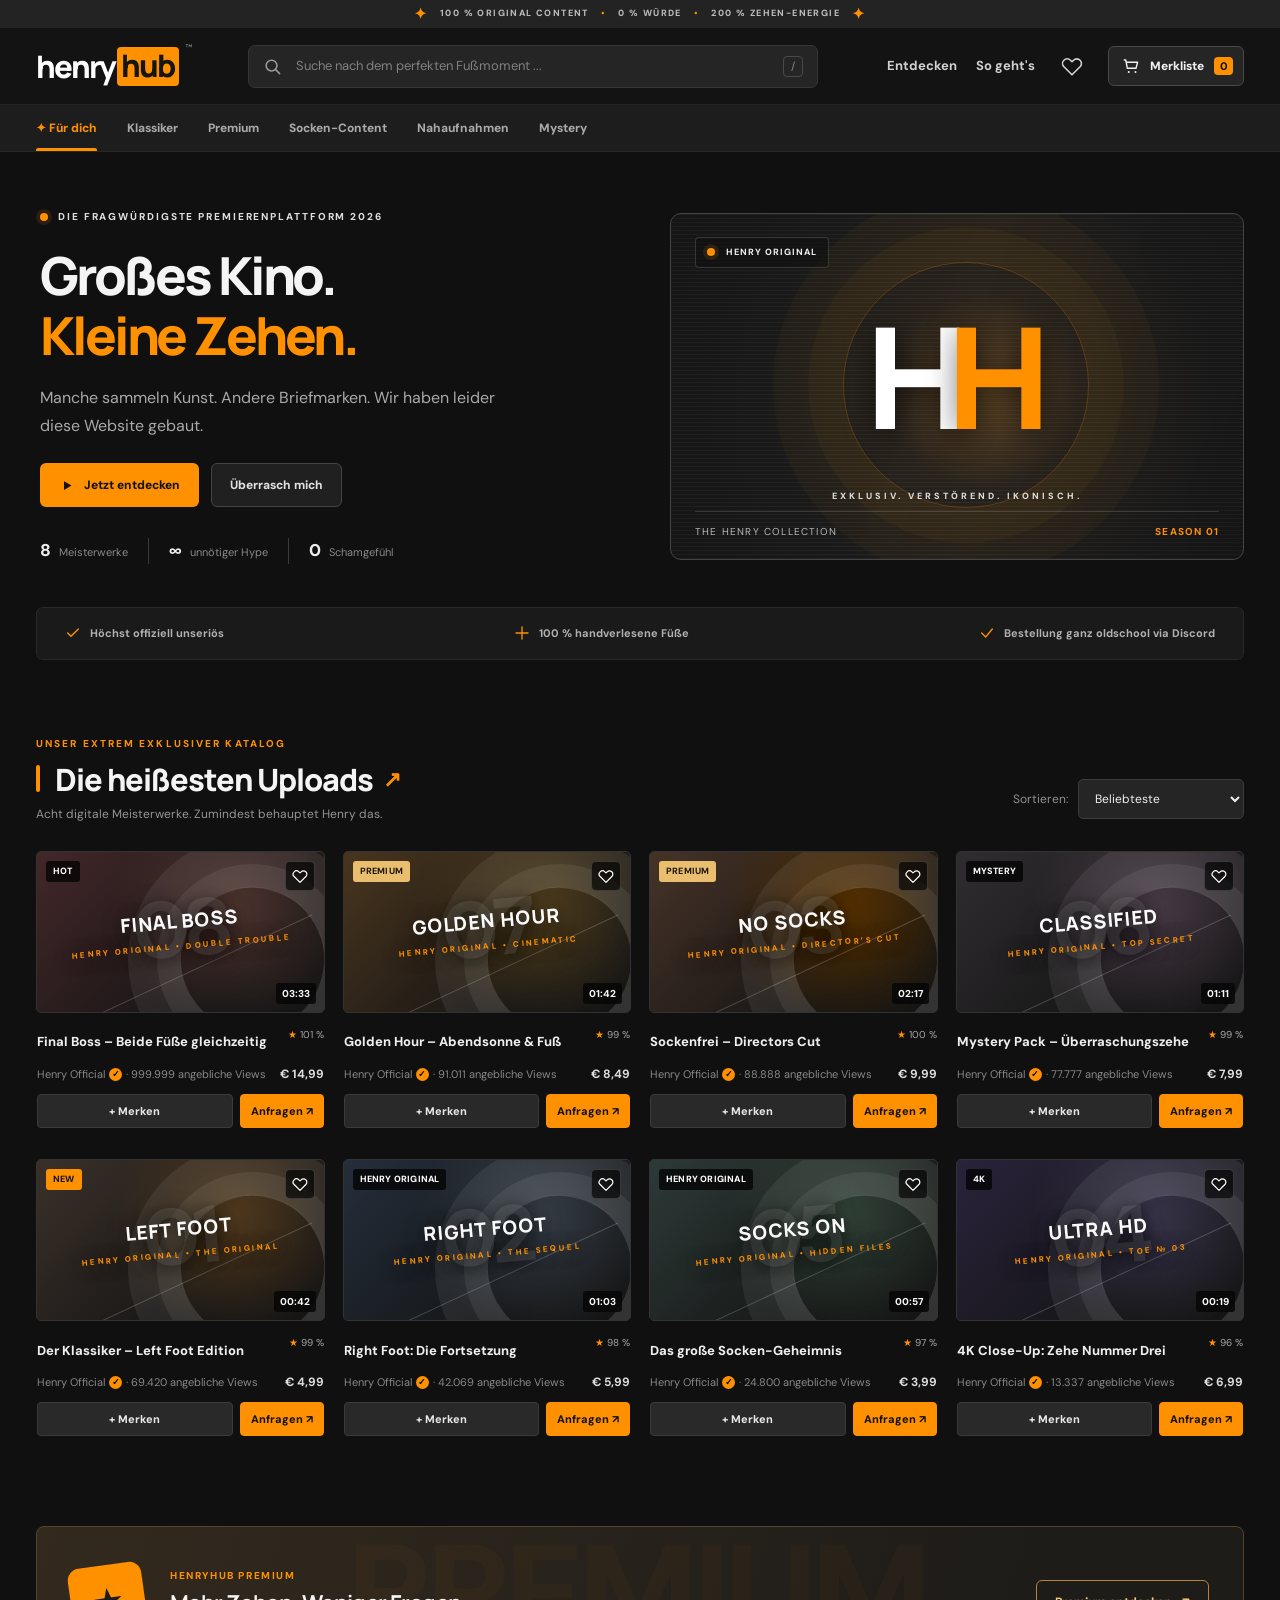
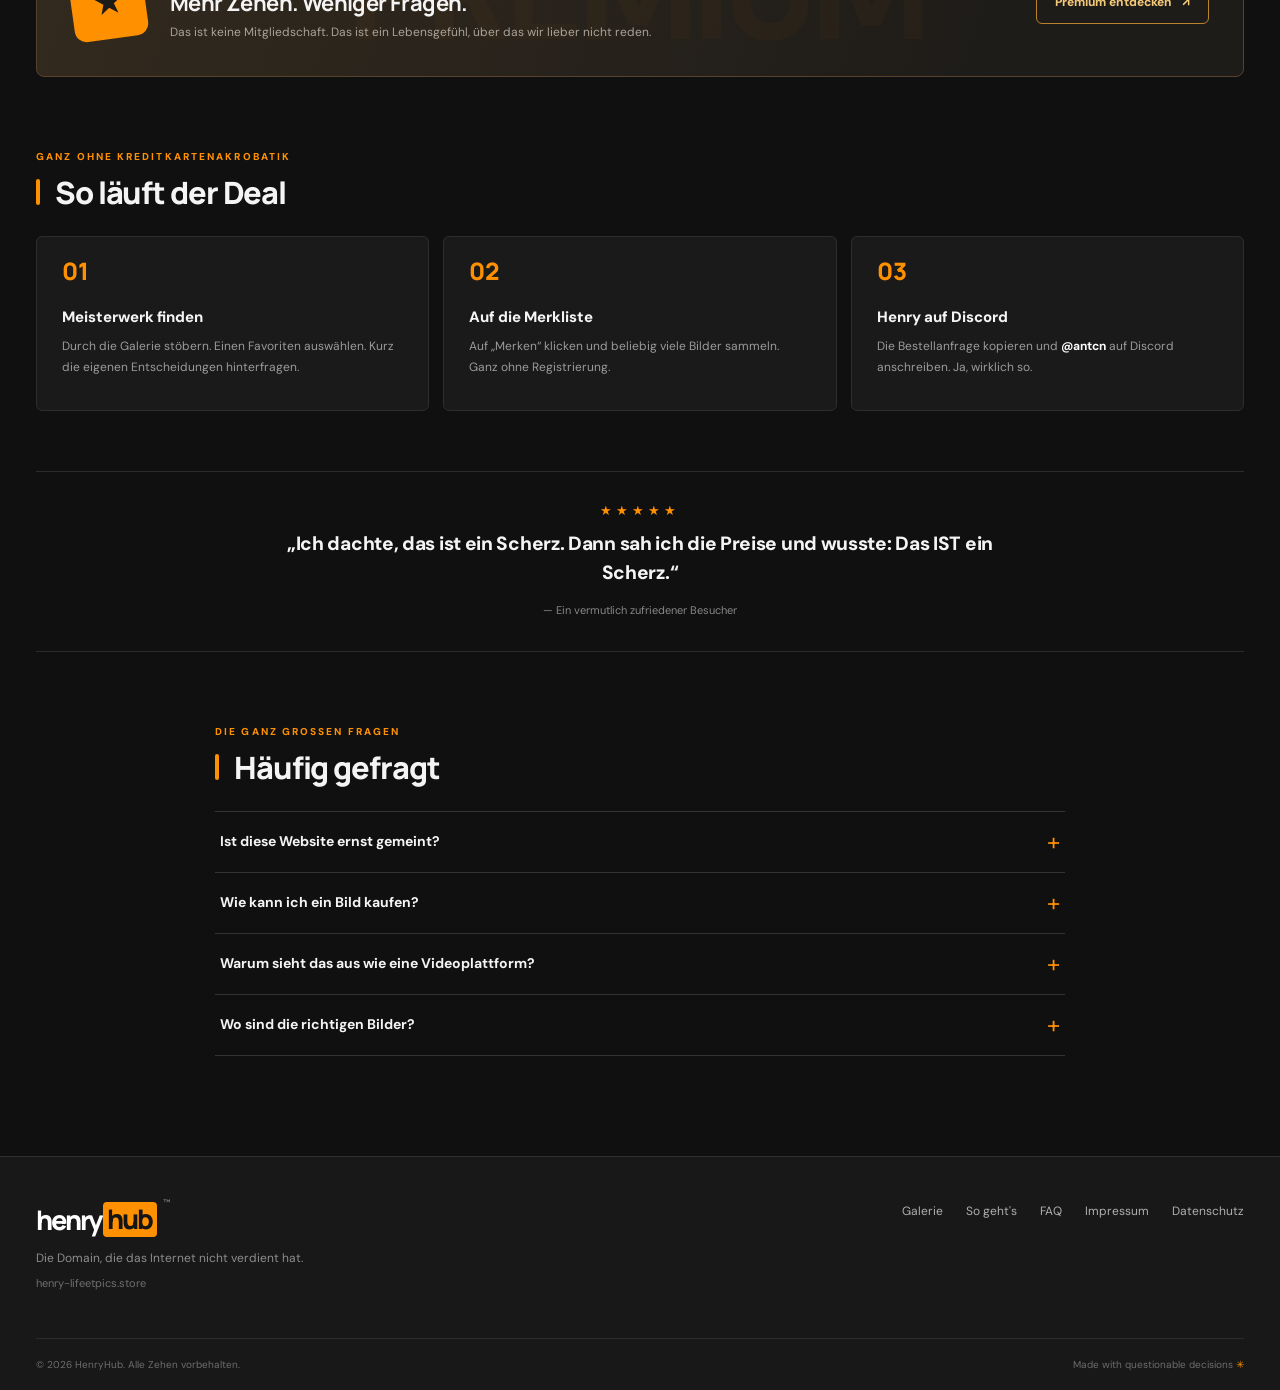
==== index.html @ 9c704318 "Add files via upload" ====
<!doctype html>
<html lang="de">
<head>
  <meta charset="UTF-8" />
  <meta name="viewport" content="width=device-width, initial-scale=1" />
  <meta name="theme-color" content="#101010" />
  <meta name="description" content="HenryHub – Premium-Fußfotografie mit absolut unverhältnismäßigem Produktionsaufwand. Entdecken, favorisieren und via Discord anfragen." />
  <meta property="og:title" content="HenryHub – großes Kino, kleine Zehen" />
  <meta property="og:description" content="Die Plattform, die niemand brauchte. Aber hier sind wir." />
  <title>HenryHub – Großes Kino. Kleine Zehen.</title>
  <link rel="icon" type="image/svg+xml" href="assets/favicon.svg" />
  <link rel="stylesheet" href="styles.css" />
  <script src="script.js" defer></script>
</head>
<body>
  <div class="announcement"><span class="announcement-flame" aria-hidden="true">✦</span> 100 % ORIGINAL CONTENT <span class="announcement-dot">•</span> 0 % WÜRDE <span class="announcement-dot">•</span> 200 % ZEHEN-ENERGIE <span class="announcement-flame" aria-hidden="true">✦</span></div>

  <header class="site-header" id="top">
    <div class="shell header-inner">
      <a href="#top" class="logo" id="brandLogo" aria-label="HenryHub Startseite"><span class="logo-henry">henry</span><span class="logo-hub">hub</span><span class="logo-tm">™</span></a>
      <div class="header-search-wrap">
        <label class="search-field" for="siteSearch">
          <svg viewBox="0 0 24 24" fill="none" aria-hidden="true"><circle cx="10.8" cy="10.8" r="6.8" stroke="currentColor" stroke-width="2"/><path d="m16 16 5 5" stroke="currentColor" stroke-width="2" stroke-linecap="round"/></svg>
          <input type="search" id="siteSearch" placeholder="Suche nach dem perfekten Fußmoment ..." autocomplete="off" aria-label="Produkte suchen" />
          <span class="search-key">/</span>
        </label>
      </div>
      <nav class="header-actions" aria-label="Hauptnavigation">
        <a class="header-link header-link-desktop" href="#galerie">Entdecken</a>
        <a class="header-link header-link-desktop" href="#how">So geht's</a>
        <button class="icon-button" id="favButton" type="button" aria-label="Nur Favoriten anzeigen" title="Favoriten"><svg viewBox="0 0 24 24" fill="none" aria-hidden="true"><path d="M20.8 5.7a5 5 0 0 0-7.1 0L12 7.4l-1.7-1.7a5 5 0 0 0-7.1 7.1L12 21.6l8.8-8.8a5 5 0 0 0 0-7.1Z" stroke="currentColor" stroke-width="1.7" stroke-linejoin="round"/></svg><span class="icon-count" id="favCount" hidden>0</span></button>
        <button class="cart-button" id="cartButton" type="button" aria-label="Merkliste öffnen"><svg viewBox="0 0 24 24" fill="none" aria-hidden="true"><path d="M3 4h2l2.1 11h11.6l2.1-8H6" stroke="currentColor" stroke-width="1.8" stroke-linecap="round" stroke-linejoin="round"/><circle cx="9" cy="20" r="1.3" fill="currentColor"/><circle cx="18" cy="20" r="1.3" fill="currentColor"/></svg><span class="cart-label">Merkliste</span><span class="cart-count" id="cartCount">0</span></button>
        <button class="mobile-menu-button icon-button" id="mobileMenuButton" type="button" aria-expanded="false" aria-controls="mobileNav" aria-label="Menü öffnen"><svg viewBox="0 0 24 24" fill="none" aria-hidden="true"><path d="M4 7h16M4 12h16M4 17h16" stroke="currentColor" stroke-width="2" stroke-linecap="round"/></svg></button>
      </nav>
    </div>
    <nav id="mobileNav" class="mobile-nav" aria-label="Mobile Navigation" hidden><a href="#galerie">Entdecken</a><a href="#how">So funktioniert's</a><a href="#faq">FAQ</a></nav>
  </header>

  <nav class="category-bar" aria-label="Kategorien">
    <div class="shell category-list" id="topCategories">
      <button class="category-tab active" data-category="all">✦ Für dich</button>
      <button class="category-tab" data-category="classic">Klassiker</button>
      <button class="category-tab" data-category="premium">Premium</button>
      <button class="category-tab" data-category="socks">Socken-Content</button>
      <button class="category-tab" data-category="closeup">Nahaufnahmen</button>
      <button class="category-tab" data-category="mystery">Mystery</button>
    </div>
  </nav>

  <main>
    <div class="shell">
      <section class="hero" aria-labelledby="heroTitle">
        <div class="hero-copy">
          <div class="eyebrow"><span class="live-dot"></span> DIE FRAGWÜRDIGSTE PREMIERENPLATTFORM 2026</div>
          <h1 id="heroTitle">Großes Kino.<br><em>Kleine Zehen.</em></h1>
          <p>Manche sammeln Kunst. Andere Briefmarken. Wir haben leider diese Website gebaut.</p>
          <div class="hero-actions"><a class="button button-primary" href="#galerie"><svg viewBox="0 0 24 24" fill="currentColor" aria-hidden="true"><path d="m8 5 12 7-12 7V5Z"/></svg> Jetzt entdecken</a><button class="button button-outline" type="button" id="heroSurprise">Überrasch mich</button></div>
          <div class="hero-stats"><span><strong>8</strong> Meisterwerke</span><span><strong>∞</strong> unnötiger Hype</span><span><strong>0</strong> Schamgefühl</span></div>
        </div>
        <div class="hero-art" aria-label="HenryHub Originalproduktion">
          <div class="hero-badge"><span class="live-dot"></span> HENRY ORIGINAL</div>
          <div class="hero-art-center"><span class="hero-mark">H<span>H</span></span><span class="hero-art-line">EXKLUSIV. VERSTÖREND. IKONISCH.</span></div>
          <div class="hero-art-footer"><span>THE HENRY COLLECTION</span><strong>SEASON 01</strong></div>
          <div class="hero-corner-text">NO SOCKS WERE HARMED</div>
        </div>
      </section>

      <section class="trust-strip" aria-label="Plattform Highlights"><span><svg viewBox="0 0 24 24" fill="none" aria-hidden="true"><path d="m4 12 5 5L20 6" stroke="currentColor" stroke-width="2" stroke-linecap="round"/></svg> Höchst offiziell unseriös</span><span><svg viewBox="0 0 24 24" fill="none" aria-hidden="true"><path d="M12 3v18M3 12h18" stroke="currentColor" stroke-width="2" stroke-linecap="round"/></svg> 100 % handverlesene Füße</span><span><svg viewBox="0 0 24 24" fill="none" aria-hidden="true"><path d="M4 12 10 18 20 6" stroke="currentColor" stroke-width="2" stroke-linecap="round"/></svg> Bestellung ganz oldschool via Discord</span></section>

      <section id="galerie" class="gallery-section" aria-labelledby="galleryTitle">
        <div class="section-top"><div><div class="section-kicker">UNSER EXTREM EXKLUSIVER KATALOG</div><h2 id="galleryTitle"><span class="orange-pipe"></span> Die heißesten Uploads <span class="title-emoji">↗</span></h2><p class="section-caption">Acht digitale Meisterwerke. Zumindest behauptet Henry das.</p></div><div class="gallery-controls"><label class="sort-label" for="sortSelect">Sortieren:</label><select id="sortSelect" class="sort-select"><option value="popular">Beliebteste</option><option value="new">Neueste</option><option value="low">Preis: aufsteigend</option><option value="high">Preis: absteigend</option><option value="title">Name A–Z</option></select></div></div>
        <div id="activeFilter" class="active-filter" hidden></div>
        <div id="productGrid" class="product-grid" aria-live="polite"></div>
        <div id="emptyState" class="empty-state" hidden><div class="empty-icon">404</div><h3>Diese Zehen wurden nicht gefunden.</h3><p>Der Algorithmus ist gerade barfuß unterwegs.</p><button class="button button-primary" id="resetFilters">Alle Produkte anzeigen</button></div>
      </section>

      <section class="feature-banner" aria-label="Premium-Werbung"><div class="banner-icon">★</div><div class="feature-banner-copy"><span>HENRYHUB PREMIUM</span><h2>Mehr Zehen. Weniger Fragen.</h2><p>Das ist keine Mitgliedschaft. Das ist ein Lebensgefühl, über das wir lieber nicht reden.</p></div><a class="button button-banner" href="#galerie" id="premiumAction">Premium entdecken <span aria-hidden="true">↗</span></a></section>

      <section class="how-section" id="how" aria-labelledby="howTitle"><div class="section-kicker">GANZ OHNE KREDITKARTENAKROBATIK</div><h2 id="howTitle"><span class="orange-pipe"></span> So läuft der Deal</h2><div class="steps-grid"><article class="step"><div class="step-number">01</div><h3>Meisterwerk finden</h3><p>Durch die Galerie stöbern. Einen Favoriten auswählen. Kurz die eigenen Entscheidungen hinterfragen.</p></article><article class="step"><div class="step-number">02</div><h3>Auf die Merkliste</h3><p>Auf „Merken“ klicken und beliebig viele Bilder sammeln. Ganz ohne Registrierung.</p></article><article class="step"><div class="step-number">03</div><h3>Henry auf Discord</h3><p>Die Bestellanfrage kopieren und <strong>@antcn</strong> auf Discord anschreiben. Ja, wirklich so.</p></article></div></section>

      <section class="quote-strip" aria-label="Kundenrezension"><div class="quote-stars">★★★★★</div><blockquote>„Ich dachte, das ist ein Scherz. Dann sah ich die Preise und wusste: Das IST ein Scherz.“</blockquote><span>— Ein vermutlich zufriedener Besucher</span></section>

      <section class="faq-section" id="faq" aria-labelledby="faqTitle"><div class="section-kicker">DIE GANZ GROSSEN FRAGEN</div><h2 id="faqTitle"><span class="orange-pipe"></span> Häufig gefragt</h2><div class="faq-items"><details><summary>Ist diese Website ernst gemeint? <span>+</span></summary><p>Mit ungefähr derselben Ernsthaftigkeit wie ein Oscar für die beste Socke. Bestellanfragen funktionieren aber tatsächlich.</p></details><details><summary>Wie kann ich ein Bild kaufen? <span>+</span></summary><p>Wähle ein oder mehrere Bilder aus, öffne die Merkliste und kopiere die Bestellanfrage. Füge <strong>antcn</strong> als Discord-Freund hinzu und schicke die Nachricht.</p></details><details><summary>Warum sieht das aus wie eine Videoplattform? <span>+</span></summary><p>Weil Henry der Meinung ist, seine Füße hätten Blockbuster-Potenzial. Die Galerie enthält Bilder, keine abspielbaren Videos.</p></details><details><summary>Wo sind die richtigen Bilder? <span>+</span></summary><p>Sobald die Bilddateien <code>fuss1.png</code> bis <code>fuss8.png</code> in <code>assets/images/</code> liegen, erscheinen sie automatisch anstelle der Vorschaubilder.</p></details></div></section>
    </div>
  </main>

  <footer class="site-footer"><div class="shell footer-main"><div><a href="#top" class="logo footer-logo"><span class="logo-henry">henry</span><span class="logo-hub">hub</span><span class="logo-tm">™</span></a><p>Die Domain, die das Internet nicht verdient hat.</p><span class="footer-domain">henry-lifeetpics.store</span></div><div class="footer-links"><a href="#galerie">Galerie</a><a href="#how">So geht's</a><a href="#faq">FAQ</a><a href="impressum.html">Impressum</a><a href="datenschutz.html">Datenschutz</a></div></div><div class="shell footer-bottom"><span>© <span id="footerYear">2026</span> HenryHub. Alle Zehen vorbehalten.</span><span>Made with questionable decisions <span class="footer-foot">✳</span></span></div></footer>

  <div id="toastStack" class="toast-stack" aria-live="polite" aria-atomic="true"></div>

  <div class="modal-backdrop" id="productModal" hidden><section class="dialog product-dialog" role="dialog" aria-modal="true" aria-labelledby="modalProductTitle" tabindex="-1"><button class="dialog-close" type="button" data-close="productModal" aria-label="Schließen">×</button><div id="productModalBody"></div></section></div>
  <div class="modal-backdrop" id="cartModal" hidden><section class="dialog cart-dialog" role="dialog" aria-modal="true" aria-labelledby="cartTitle" tabindex="-1"><div class="dialog-header"><div><span class="dialog-kicker">DEIN PERSÖNLICHER SAMMELORDNER</span><h2 id="cartTitle">Merkliste <span id="cartTitleCount">(0)</span></h2></div><button class="dialog-close static" type="button" data-close="cartModal" aria-label="Schließen">×</button></div><div id="cartModalBody"></div></section></div>
  <div class="modal-backdrop" id="orderModal" hidden><section class="dialog order-dialog" role="dialog" aria-modal="true" aria-labelledby="orderTitle" tabindex="-1"><div class="dialog-header"><div><span class="dialog-kicker">LETZTER SCHRITT, VERSPROCHEN</span><h2 id="orderTitle">Bestellanfrage senden</h2></div><button class="dialog-close static" type="button" data-close="orderModal" aria-label="Schließen">×</button></div><div class="order-steps"><p><strong>1.</strong> Nachricht kopieren</p><p><strong>2.</strong> Auf Discord <strong>@antcn</strong> hinzufügen</p><p><strong>3.</strong> Nachricht einfügen und abschicken</p></div><label class="order-message-label" for="orderMessage">Deine vorgefertigte Nachricht:</label><textarea id="orderMessage" rows="7" readonly></textarea><div class="order-actions"><button type="button" id="copyOrder" class="button button-primary">Nachricht kopieren</button><a class="button button-outline" href="https://discord.com/app" target="_blank" rel="noopener noreferrer">Discord öffnen ↗</a></div><p class="order-note">Hinweis: Dies ist keine automatische Bestellung oder Zahlung. Alles Weitere klärst du mit Henry auf Discord.</p></section></div>
  <div class="modal-backdrop" id="introModal" hidden><section class="dialog intro-dialog" role="dialog" aria-modal="true" aria-labelledby="introTitle" tabindex="-1"><div class="intro-tiny">HENRYHUB SECURITY DIVISION • EST. 2026</div><div class="intro-symbol">H<span>H</span></div><h2 id="introTitle">Bist du bereit für<br><em>Premium-Zehencontent?</em></h2><p>Einmal gesehen, nie wieder vergessen. Leider.</p><div class="intro-actions"><button id="introYes" type="button" class="button button-primary">JA, ICH BIN BEREIT</button><button id="introNo" type="button" class="button button-outline">Nein, ich hab Angst</button></div><span class="intro-fineprint">Keine echte Alterskontrolle. Nur ein absolut unnötiger dramatischer Auftritt.</span></section></div>
  <audio id="secretAudio" preload="none" src="assets/audio/henry-secret.mp3"></audio>
</body>
</html>
---- styles.css ----
@import url('https://fonts.googleapis.com/css2?family=DM+Sans:wght@400;500;600;700;800&family=Manrope:wght@400;500;600;700;800&display=swap');
:root{color-scheme:dark;--bg:#101010;--header:#151515;--panel:#1d1d1d;--panel-2:#242424;--line:#303030;--muted:#929292;--text:#f4f4f4;--orange:#ff9000;--orange-hover:#ffac32;--warm:#fbbb4d;--radius:10px;--shell:1380px}
*,*::before,*::after{box-sizing:border-box}
html{scroll-behavior:smooth;scroll-padding-top:130px}
body{background:var(--bg);color:var(--text);font:15px/1.5 'DM Sans',Arial,sans-serif;margin:0;min-width:320px;-webkit-font-smoothing:antialiased}
body.modal-open{overflow:hidden}
button,input,select,textarea{font:inherit}
button{cursor:pointer}
a{color:inherit;text-decoration:none}
button:focus-visible,a:focus-visible,input:focus-visible,select:focus-visible,textarea:focus-visible,summary:focus-visible{outline:2px solid var(--orange);outline-offset:3px}
svg{display:block;width:22px;height:22px}
[hidden]{display:none!important}
.shell{width:min(calc(100% - 72px),var(--shell));margin-inline:auto}
.announcement{height:28px;display:flex;align-items:center;justify-content:center;gap:12px;background:#232323;color:#bcbcbc;text-transform:uppercase;letter-spacing:1.4px;font-size:9px;font-weight:800;text-align:center}
.announcement-flame{color:var(--orange);font-size:15px}.announcement-dot{color:var(--orange)}
.site-header{background:rgba(20,20,20,.98);border-bottom:1px solid #242424;position:sticky;top:0;z-index:50;backdrop-filter:blur(16px)}
.header-inner{display:flex;align-items:center;gap:32px;min-height:76px}
.logo{display:inline-flex;align-items:center;position:relative;flex-shrink:0;white-space:nowrap;letter-spacing:-2px;line-height:1;font-size:31px;font-family:Manrope,Arial,sans-serif;font-weight:800}.logo-henry{color:white}.logo-hub{color:#151515;background:var(--orange);border-radius:4px;margin-left:2px;padding:3px 5px 5px 4px}.logo-tm{font-size:8px;letter-spacing:0;position:absolute;top:-4px;right:-13px;color:#777}
.header-search-wrap{flex:1;max-width:570px;margin-left:auto}.search-field{height:43px;display:flex;align-items:center;gap:12px;padding:0 14px;background:#252525;border:1px solid #353535;border-radius:7px;transition:border-color .2s}.search-field:focus-within{border-color:var(--orange)}.search-field svg{width:19px;height:19px;color:#999;flex-shrink:0}.search-field input{min-width:0;flex:1;outline:0;background:transparent;border:0;color:#eee;font-size:13px}.search-field input::placeholder{color:#818181}.search-field input::-webkit-search-cancel-button{-webkit-appearance:none}.search-key{display:grid;place-items:center;width:20px;height:21px;border:1px solid #494949;color:#888;border-radius:4px;font-size:11px}
.header-actions{display:flex;align-items:center;gap:19px;margin-left:auto}.header-link{color:#d1d1d1;font-size:13px;font-weight:700;white-space:nowrap}.header-link:hover,.footer-links a:hover{color:var(--orange)}
.icon-button{width:35px;height:38px;padding:6px;border:0;background:none;color:#d5d5d5;display:grid;place-items:center;position:relative}.icon-button:hover{color:var(--orange)}.icon-count{position:absolute;right:-3px;top:-3px;background:var(--orange);color:#111;font-size:10px;font-weight:800;padding:0 4px;line-height:16px;border-radius:8px}
.cart-button{border:1px solid #494949;border-radius:6px;color:#f1f1f1;background:#252525;height:40px;display:flex;align-items:center;gap:10px;padding:0 10px 0 13px;font-size:12px;font-weight:800;white-space:nowrap}.cart-button:hover{border-color:var(--orange)}.cart-button svg{width:18px;height:18px}.cart-count{background:var(--orange);border-radius:4px;color:#101010;min-width:19px;padding:1px 5px;font-size:11px;text-align:center}.mobile-menu-button{display:none}.mobile-nav{background:#171717;border-top:1px solid var(--line);padding:8px 24px 18px}.mobile-nav a{display:block;padding:10px 0;font-size:14px;font-weight:700}
.category-bar{background:#1d1d1d;border-bottom:1px solid #272727}.category-list{display:flex;align-items:center;gap:30px;overflow-x:auto;scrollbar-width:none}.category-list::-webkit-scrollbar{display:none}.category-tab{position:relative;background:none;border:0;color:#a9a9a9;padding:14px 0;font-size:12px;font-weight:800;white-space:nowrap;transition:color .15s}.category-tab.active,.category-tab:hover{color:var(--orange)}.category-tab.active::after{content:"";position:absolute;bottom:0;left:0;right:0;height:3px;background:var(--orange);border-radius:2px 2px 0 0}
.hero{display:grid;grid-template-columns:1fr 1fr;gap:60px;align-items:center;padding:56px 0 42px;min-height:455px}.hero-copy{padding-left:4px}.eyebrow{color:#ddd;font-size:10px;letter-spacing:1.9px;font-weight:800;display:flex;align-items:center;gap:10px}.live-dot{background:var(--orange);width:8px;height:8px;border-radius:50%;display:inline-block;box-shadow:0 0 0 4px #ff90001d;flex-shrink:0;animation:pulse 2s infinite}@keyframes pulse{50%{box-shadow:0 0 0 7px #ff900000}}
h1,h2,h3,p{margin-top:0}.hero h1{font-family:Manrope,Arial,sans-serif;font-size:clamp(36px,4.1vw,65px);line-height:1.13;font-weight:800;letter-spacing:-3px;margin:22px 0 19px}.hero h1 em{font-style:normal;color:var(--orange)}.hero-copy>p{max-width:475px;color:#a9a9a9;font-size:16px;line-height:1.75;margin-bottom:23px}.hero-actions{display:flex;gap:12px;flex-wrap:wrap}.button{border-radius:6px;display:inline-flex;align-items:center;justify-content:center;gap:10px;border:1px solid transparent;min-height:44px;padding:10px 18px;font-size:12px;font-weight:800;transition:background .18s,transform .18s,border-color .18s,color .18s}.button svg{width:15px;height:15px}.button:active{transform:translateY(1px)}.button-primary{background:var(--orange);color:#121212}.button-primary:hover{background:var(--orange-hover)}.button-outline{color:#e0e0e0;border-color:#444;background:#202020}.button-outline:hover{border-color:#888;background:#2d2d2d}.hero-stats{display:flex;align-items:center;gap:20px;margin-top:31px;color:#898989;font-size:11px}.hero-stats span{border-right:1px solid #3b3b3b;padding-right:20px}.hero-stats span:last-child{border:0;padding-right:0}.hero-stats strong{font-size:17px;color:#eee;margin-right:5px;font-weight:800}
.hero-art{aspect-ratio:1.65;min-height:310px;position:relative;overflow:hidden;border:1px solid #444;border-radius:11px;isolation:isolate;background:radial-gradient(circle at 55% 51%,#614524 0,#29231c 27%,#1a1a1a 61%,#161616 100%)}.hero-art::before{content:"";position:absolute;inset:0;background-image:linear-gradient(110deg,#00000021,transparent 48%,#0000004a),repeating-linear-gradient(0deg,#fff2 0 1px,transparent 1px 4px);opacity:.34}.hero-art::after{content:"";position:absolute;width:43%;aspect-ratio:1;border:1px solid #ff900042;box-shadow:0 0 0 35px #ff90000a,0 0 0 70px #ff900008;border-radius:50%;left:30%;top:14%;z-index:-1}.hero-badge{position:absolute;top:23px;left:24px;display:flex;align-items:center;gap:11px;border:1px solid #ffffff26;background:#1010108c;border-radius:4px;padding:8px 11px;color:#eee;letter-spacing:1px;font-size:9px;font-weight:800}.hero-art-center{position:absolute;inset:0;display:flex;flex-direction:column;align-items:center;justify-content:center;gap:9px}.hero-mark{color:white;font-family:Manrope,Arial,sans-serif;font-size:clamp(90px,11vw,154px);font-weight:800;letter-spacing:-22px;text-shadow:2px 4px 30px #0009;transform:translateX(-10px)}.hero-mark span{color:var(--orange)}.hero-art-line{font-size:9px;font-weight:800;color:#ddd;letter-spacing:3px}.hero-art-footer{position:absolute;bottom:20px;left:24px;right:24px;display:flex;align-items:center;justify-content:space-between;border-top:1px solid #ffffff24;padding-top:12px;color:#b7b7b7;font-size:10px;letter-spacing:1.2px}.hero-art-footer strong{color:var(--orange)}.hero-corner-text{position:absolute;transform:rotate(90deg);right:-77px;top:116px;color:#ffffff48;font-size:8px;letter-spacing:2px}
.trust-strip{display:flex;justify-content:space-between;gap:20px;align-items:center;background:#1a1a1a;border:1px solid #282828;border-radius:7px;padding:17px 28px;color:#b1b1b1;font-size:11px;font-weight:700}.trust-strip span{display:flex;align-items:center;gap:9px}.trust-strip svg{width:16px;height:16px;color:var(--orange)}
.gallery-section{padding:76px 0 30px}.section-top{display:flex;align-items:end;justify-content:space-between;gap:15px;margin-bottom:28px}.section-kicker{font-size:10px;font-weight:800;color:var(--orange);letter-spacing:2.1px;margin-bottom:9px}.section-top h2,.how-section h2,.faq-section h2{font-family:Manrope,Arial,sans-serif;font-size:clamp(23px,2.4vw,33px);font-weight:800;letter-spacing:-1.1px;line-height:1.25;margin-bottom:7px}.orange-pipe{display:inline-block;background:var(--orange);height:.85em;width:4px;border-radius:2px;margin-right:10px;vertical-align:-1px}.title-emoji{color:var(--orange);font-size:22px;vertical-align:4px;margin-left:5px}.section-caption{font-size:12px;color:#949494;margin:0}.gallery-controls{display:flex;align-items:center;gap:10px;padding-bottom:4px}.sort-label{font-size:12px;color:#8f8f8f;white-space:nowrap}.sort-select{background:#252525;color:#eee;border:1px solid #3c3c3c;padding:10px 31px 10px 12px;border-radius:5px;font-size:12px;max-width:200px}.active-filter{background:#242424;border:1px solid #3d3d3d;border-radius:5px;width:fit-content;padding:6px 10px;margin:-12px 0 25px;font-size:11px;color:#d0d0d0}.active-filter button{border:0;background:none;color:var(--orange);font-size:12px;margin-left:8px;font-weight:800}
.product-grid{display:grid;grid-template-columns:repeat(4,minmax(0,1fr));gap:31px 18px}.product-card{min-width:0;position:relative}.thumbnail{position:relative;aspect-ratio:16/9;background:#262626;overflow:hidden;border-radius:5px;border:1px solid #333;cursor:pointer;isolation:isolate}.thumbnail img{width:100%;height:100%;object-fit:cover;display:block;transition:transform .3s}.thumbnail:hover img{transform:scale(1.045)}.thumbnail:hover{border-color:#646464}.thumbnail-fallback{position:absolute;inset:0;display:grid;place-items:center;background:radial-gradient(circle at 69% 34%,color-mix(in srgb,var(--accent),#000 67%),transparent 55%),linear-gradient(135deg,var(--tone),#141414 75%);overflow:hidden;isolation:isolate}.thumbnail-fallback:before{content:"";position:absolute;width:145px;height:145px;border:1px solid #fff2;border-radius:50%;box-shadow:0 0 0 23px #fff1,0 0 0 52px #fff1;transform:rotate(-30deg);left:50%;top:22%}.thumbnail-fallback:after{content:"";position:absolute;width:90%;height:1px;background:#ffffff30;transform:rotate(-25deg);left:10%;top:73%}.fallback-copy{text-align:center;z-index:2;display:flex;flex-direction:column;align-items:center;justify-content:center;transform:rotate(-5deg);text-shadow:0 2px 18px #0008}.fallback-num{color:#ffffff18;letter-spacing:-5px;font-size:80px;font-weight:800;line-height:.8;position:absolute;transform:translateY(-3px)}.fallback-title{color:#fafafa;font-family:Manrope,Arial,sans-serif;font-weight:800;text-transform:uppercase;line-height:1;font-size:clamp(15px,1.5vw,23px);letter-spacing:1px;max-width:95%;z-index:1}.fallback-subtitle{font-size:8px;letter-spacing:2.4px;font-weight:800;color:var(--orange);margin-top:9px;z-index:1}.thumb-badges{position:absolute;top:9px;left:9px;display:flex;gap:5px;z-index:4}.thumb-badge{font-size:9px;line-height:1;padding:6px 7px;border-radius:3px;color:#fff;background:#000b;font-weight:800;letter-spacing:.2px}.thumb-badge.is-new{background:var(--orange);color:#151515}.thumb-badge.is-premium{background:#e9bf6f;color:#20170a}.duration{position:absolute;right:8px;bottom:8px;background:#070707d9;color:#f6f6f6;padding:3px 6px;font-size:10px;font-weight:800;border-radius:3px;z-index:3}.play-overlay{position:absolute;inset:0;background:#0006;display:grid;place-items:center;opacity:0;transition:opacity .2s;z-index:3}.thumbnail:hover .play-overlay,.thumbnail:focus-within .play-overlay{opacity:1}.play-circle{background:var(--orange);color:#161616;width:57px;height:57px;border-radius:50%;display:grid;place-items:center;box-shadow:0 5px 28px #0009}.play-circle svg{width:22px;height:22px;margin-left:3px}.thumb-open{border:0;background:transparent;position:absolute;inset:0;z-index:3;width:100%;height:100%;cursor:pointer}.save-heart{position:absolute;right:9px;top:9px;z-index:5;background:#000a;border:1px solid #ffffff2b;width:30px;height:30px;display:grid;place-items:center;border-radius:5px;color:white}.save-heart:hover,.save-heart.saved{color:var(--orange)}.save-heart svg{width:16px;height:16px}.save-heart.saved svg{fill:var(--orange)}.card-body{padding:11px 1px 0}.card-topline{display:flex;align-items:start;justify-content:space-between;gap:8px}.card-title{padding:0;border:0;background:none;color:#eee;font-weight:800;font-size:13px;line-height:1.36;text-align:left;min-height:36px;max-width:95%}.card-title:hover{color:var(--orange)}.card-rating{white-space:nowrap;color:#a7a7a7;font-size:10px;margin-top:3px}.card-rating span{color:var(--orange)}.card-meta{display:flex;justify-content:space-between;align-items:center;font-size:11px;color:#888;margin-top:5px;gap:6px}.card-meta b{color:#ddd;font-size:12px}.author-name{display:flex;align-items:center;gap:4px}.verified{display:inline-grid;place-items:center;width:13px;height:13px;border-radius:50%;color:#0c0c0c;background:var(--orange);font-size:9px;font-weight:800}.card-buy{display:flex;gap:7px;margin-top:11px}.card-btn{background:#292929;border:1px solid #3b3b3b;color:#e7e7e7;flex:1;min-height:34px;border-radius:4px;padding:7px 8px;font-size:11px;font-weight:800}.card-btn:hover{border-color:var(--orange);color:var(--orange)}.card-btn.added{color:var(--orange);border-color:#976016}.card-btn.buy-now{background:var(--orange);color:#131313;border:1px solid var(--orange);flex:0 0 auto;padding:7px 10px}.card-btn.buy-now:hover{background:var(--orange-hover)}
.empty-state{padding:65px 20px;text-align:center;border:1px dashed #444;border-radius:8px}.empty-icon{color:var(--orange);font-size:50px;font-weight:800}.empty-state h3{margin:2px 0 8px}.empty-state p{color:var(--muted)}
.feature-banner{margin:60px 0 72px;background:linear-gradient(110deg,#332a1e,#1e1c19 80%);border:1px solid #57432c;border-radius:8px;min-height:151px;display:flex;align-items:center;padding:26px 34px;gap:25px;position:relative;overflow:hidden}.feature-banner:after{content:"PREMIUM";position:absolute;right:26%;top:-35px;font-size:135px;color:#ff900009;font-weight:800;pointer-events:none}.banner-icon{color:#1d1b18;background:var(--orange);font-size:36px;display:grid;place-items:center;border-radius:12px;width:74px;height:74px;flex-shrink:0;transform:rotate(-8deg)}.feature-banner-copy{z-index:1;flex:1}.feature-banner-copy span{letter-spacing:1.6px;color:var(--orange);font-size:10px;font-weight:800}.feature-banner h2{font-family:Manrope,Arial,sans-serif;font-size:22px;margin:2px 0 3px;letter-spacing:-.6px}.feature-banner p{font-size:12px;color:#aba39a;margin:0}.button-banner{background:transparent;border-color:#ba822d;color:#f4c879;position:relative;z-index:1}.button-banner:hover{background:#ff900022}
.how-section{padding:0 0 60px}.how-section h2,.faq-section h2{margin-bottom:24px}.steps-grid{display:grid;grid-template-columns:repeat(3,1fr);gap:14px}.step{background:#1a1a1a;border:1px solid #2d2d2d;padding:22px 25px;border-radius:6px;min-height:175px}.step-number{color:var(--orange);font-family:Manrope,sans-serif;font-size:24px;line-height:1;font-weight:800;margin-bottom:23px}.step h3{font-size:15px;margin:0 0 8px;font-weight:800}.step p{color:#9b9b9b;font-size:12px;line-height:1.7;margin:0}.step p strong{color:white}
.quote-strip{border-block:1px solid #2c2c2c;text-align:center;padding:29px 16px 31px}.quote-stars{color:var(--orange);letter-spacing:4px;font-size:13px}.quote-strip blockquote{font-size:clamp(15px,1.5vw,20px);font-weight:800;letter-spacing:-.3px;margin:10px auto;max-width:750px}.quote-strip>span{color:#888;font-size:11px}
.faq-section{max-width:850px;margin:0 auto;padding:72px 0 100px}.faq-items{border-top:1px solid #333}.faq-items details{border-bottom:1px solid #333}.faq-items summary{cursor:pointer;display:flex;align-items:center;justify-content:space-between;gap:10px;font-size:14px;font-weight:700;padding:18px 5px;list-style:none}.faq-items summary::-webkit-details-marker{display:none}.faq-items summary span{color:var(--orange);font-size:24px;font-weight:400;line-height:1}.faq-items details[open] summary span{transform:rotate(45deg)}.faq-items details p{font-size:13px;color:#aaa;line-height:1.8;padding:0 32px 19px 5px;margin:0}.faq-items code{color:#eeb06d}
.site-footer{background:#181818;border-top:1px solid #303030}.footer-main{display:flex;align-items:start;justify-content:space-between;gap:25px;padding:45px 0}.footer-logo{font-size:27px}.footer-main p{margin:12px 0 4px;color:#8d8d8d;font-size:12px}.footer-domain{font-size:11px;color:#6f6f6f}.footer-links{display:flex;gap:23px;flex-wrap:wrap;color:#afafaf;font-size:12px}.footer-bottom{display:flex;justify-content:space-between;gap:12px;border-top:1px solid #2c2c2c;padding:18px 0;color:#6d6d6d;font-size:10px}.footer-foot{color:var(--orange)}
/* Dialogs */
.modal-backdrop{position:fixed;inset:0;z-index:100;background:#000c;display:flex;align-items:center;justify-content:center;padding:22px;overflow-y:auto;backdrop-filter:blur(5px)}.dialog{width:min(100%,640px);max-height:min(92vh,900px);overflow-y:auto;overscroll-behavior:contain;position:relative;border:1px solid #424242;background:#1b1b1b;color:white;border-radius:11px;box-shadow:0 22px 85px #000b}.dialog-close{position:absolute;right:15px;top:14px;display:grid;place-items:center;width:33px;height:33px;line-height:1;border:1px solid #505050;background:#252525;color:#fff;border-radius:6px;font-size:23px;z-index:5}.dialog-close:hover{background:#3b3b3b}.dialog-close.static{position:static;flex-shrink:0}.dialog-header{display:flex;align-items:start;justify-content:space-between;gap:20px;padding:23px 25px 18px;border-bottom:1px solid #333}.dialog-kicker{font-size:9px;font-weight:800;color:var(--orange);letter-spacing:1.7px}.dialog-header h2{font-size:23px;font-weight:800;letter-spacing:-.7px;margin:4px 0 0}.dialog-header h2 span{font-size:16px;color:#8a8a8a}.dialog h2{font-family:Manrope,sans-serif}.product-dialog{width:min(100%,820px)}.product-modal-media{height:auto;aspect-ratio:16/8.1;position:relative;background:#252525;overflow:hidden}.product-modal-media img{width:100%;height:100%;object-fit:cover}.product-modal-media .thumbnail-fallback{font-size:2vw}.product-modal-media .fallback-title{font-size:33px}.product-modal-media .fallback-num{font-size:150px}.product-modal-media .fallback-subtitle{font-size:12px}.product-modal-media .duration{right:15px;bottom:15px}.product-modal-details{padding:24px 29px 28px}.product-modal-details h2{font-size:26px;letter-spacing:-.8px;line-height:1.2;margin:3px 40px 12px 0}.modal-meta{display:flex;gap:18px;color:#a0a0a0;font-size:12px;flex-wrap:wrap}.modal-meta b{color:var(--orange)}.product-modal-desc{color:#c2c2c2;font-size:14px;line-height:1.8;max-width:670px;margin:18px 0}.product-modal-bottom{border-top:1px solid #383838;display:flex;justify-content:space-between;align-items:center;gap:14px;padding-top:18px}.modal-price{font-size:29px;font-weight:800;letter-spacing:-1.2px}.modal-price small{display:block;color:#898989;font-size:10px;letter-spacing:0;font-weight:600}.modal-buttons{display:flex;gap:9px;flex-wrap:wrap}.modal-buttons .button{min-height:43px}
.cart-dialog,.order-dialog{width:min(100%,570px)}.cart-empty{padding:42px 25px;text-align:center}.cart-empty-symbol{font-size:40px;margin-bottom:14px}.cart-empty h3{margin:0 0 8px}.cart-empty p{color:#999;font-size:13px;margin:0 0 20px}.cart-item{display:flex;align-items:center;gap:15px;padding:14px 25px;border-bottom:1px solid #2b2b2b}.cart-thumb{flex:0 0 92px;height:59px;background:#333;border-radius:4px;overflow:hidden;position:relative}.cart-thumb img{width:100%;height:100%;object-fit:cover}.cart-thumb .fallback-title{font-size:9px!important}.cart-thumb .fallback-subtitle{font-size:5px!important;letter-spacing:1px}.cart-thumb .fallback-num{font-size:32px!important}.cart-info{min-width:0;flex:1}.cart-info h3{font-size:13px;font-weight:800;margin:0 0 4px}.cart-info p{font-size:11px;color:#969696;margin:0}.cart-info strong{color:var(--orange)}.cart-remove{background:none;border:0;color:#929292;font-size:19px;padding:4px}.cart-remove:hover{color:#fff}.cart-footer{padding:22px 25px 26px}.cart-total{display:flex;justify-content:space-between;margin-bottom:16px;font-weight:700}.cart-total strong{color:var(--orange);font-size:24px}.cart-footer .button{width:100%}.cart-footer p{font-size:10px;line-height:1.6;color:#8f8f8f;margin:13px 0 0;text-align:center}.order-dialog{padding-bottom:23px}.order-steps{padding:16px 25px 6px}.order-steps p{font-size:13px;color:#d0d0d0;margin:7px 0}.order-steps strong{color:var(--orange)}.order-message-label{display:block;font-size:12px;color:#b9b9b9;margin:12px 25px 8px}.order-dialog textarea{display:block;resize:vertical;width:calc(100% - 50px);margin:0 25px;background:#111;border:1px solid #3f3f3f;border-radius:5px;padding:14px;color:#eee;line-height:1.55;font-size:12px}.order-actions{display:flex;flex-wrap:wrap;gap:10px;margin:17px 25px}.order-note{margin:0 25px;font-size:11px;color:#919191;line-height:1.65}
.intro-dialog{max-width:540px;text-align:center;padding:42px 40px 32px;background:radial-gradient(circle at 50% 8%,#48301c,#1b1b1b 65%);border-color:#675033}.intro-tiny{font-size:9px;letter-spacing:2.3px;color:#bfa17e;font-weight:800}.intro-symbol{font-size:76px;letter-spacing:-17px;font-family:Manrope,sans-serif;font-weight:800;line-height:1;margin:23px auto;color:white;transform:translateX(-8px)}.intro-symbol span{color:var(--orange)}.intro-dialog h2{font-size:clamp(25px,3vw,36px);line-height:1.23;letter-spacing:-1px;margin:0 0 15px}.intro-dialog h2 em{color:var(--orange);font-style:normal}.intro-dialog>p{color:#b6b6b6;font-size:13px;margin:0 auto 24px}.intro-actions{display:flex;justify-content:center;flex-wrap:wrap;gap:9px}.intro-fineprint{font-size:9px;color:#837a70;display:block;margin-top:25px}
.toast-stack{position:fixed;bottom:22px;right:22px;z-index:300;display:flex;flex-direction:column;gap:7px;max-width:min(370px,calc(100vw - 44px))}.toast{background:#252525;color:#fff;border:1px solid #626262;border-left:4px solid var(--orange);box-shadow:0 12px 35px #0008;border-radius:5px;font-size:12px;font-weight:700;padding:13px 16px;animation:toastIn .25s ease}@keyframes toastIn{from{opacity:0;transform:translateY(9px)}to{opacity:1;transform:translateY(0)}}
@media(max-width:1120px){.header-inner{gap:21px}.header-actions{gap:11px}.product-grid{grid-template-columns:repeat(3,minmax(0,1fr))}.hero{gap:30px}.hero h1{letter-spacing:-2.4px}.hero-stats{gap:10px}.hero-stats span{padding-right:10px}}
@media(max-width:800px){.shell{width:min(calc(100% - 36px),var(--shell))}.header-inner{min-height:65px;gap:14px}.logo{font-size:26px}.header-link-desktop{display:none}.header-actions{gap:5px}.header-search-wrap{max-width:none}.search-field{height:38px;padding:0 9px;gap:7px}.search-key{display:none}.cart-label{display:none}.cart-button{padding:0 8px;gap:6px}.category-list{gap:22px}.hero{grid-template-columns:1fr;gap:27px;padding:40px 0}.hero-copy>p{max-width:600px}.hero h1{font-size:clamp(40px,7vw,61px)}.hero-art{min-height:270px;aspect-ratio:1.95}.hero-mark{font-size:133px}.trust-strip{padding:14px;gap:13px}.trust-strip span{font-size:10px;line-height:1.4}.gallery-section{padding-top:56px}.product-grid{grid-template-columns:repeat(2,minmax(0,1fr))}.fallback-title{font-size:clamp(17px,2.8vw,25px)}.feature-banner{padding:20px;gap:15px;flex-wrap:wrap}.feature-banner a{margin-left:auto}.banner-icon{width:55px;height:55px;font-size:28px}.steps-grid{gap:10px}.step{padding:18px 15px}}
@media(max-width:550px){.announcement{height:26px;font-size:7px;gap:7px;letter-spacing:.5px}.shell{width:calc(100% - 28px)}.header-inner{min-height:62px;gap:11px}.logo{font-size:23px;letter-spacing:-1.5px}.logo-tm{right:-9px;top:-2px}.header-search-wrap{flex:1;min-width:0}.search-field{height:35px;padding:0 8px}.search-field svg{width:17px;height:17px}.search-field input{font-size:11px}.search-field input::placeholder{color:transparent}.search-field input:not(:focus)::placeholder{color:#8e8e8e;opacity:1}.header-actions{gap:3px}.cart-button{height:35px;padding:0 7px}.cart-button svg{width:16px;height:16px}.cart-count{font-size:9px;min-width:16px}.header-actions>.icon-button:first-child{display:none}.mobile-menu-button{display:grid}.category-list{gap:20px}.category-tab{font-size:11px;padding:12px 0}.hero{padding:36px 0 24px;gap:25px}.hero h1{font-size:clamp(37px,10vw,52px);letter-spacing:-2.2px;margin:15px 0 14px}.eyebrow{font-size:8px;letter-spacing:1px}.hero-copy>p{font-size:13px;line-height:1.7}.hero-actions .button{flex:1;min-height:40px;padding:8px 8px;font-size:11px}.hero-stats{margin-top:23px;gap:8px}.hero-stats span{font-size:9px;padding-right:8px}.hero-stats strong{font-size:14px;margin-right:2px}.hero-art{min-height:208px;aspect-ratio:1.66}.hero-mark{font-size:92px;letter-spacing:-14px}.hero-art-line{font-size:7px;letter-spacing:1.5px}.hero-badge{font-size:8px;top:11px;left:11px;padding:6px}.hero-art-footer{bottom:11px;left:13px;right:13px;font-size:7px;padding-top:8px}.hero-corner-text{display:none}.trust-strip{gap:10px;padding:12px 14px;flex-direction:column;align-items:flex-start}.trust-strip span{font-size:11px}.gallery-section{padding-top:52px}.section-top{align-items:start;flex-direction:column;gap:17px;margin-bottom:20px}.section-top h2,.how-section h2,.faq-section h2{font-size:24px}.section-caption{font-size:11px}.gallery-controls{align-self:stretch;justify-content:flex-end}.sort-select{min-width:157px}.product-grid{gap:22px 10px}.thumb-badges{top:6px;left:6px}.thumb-badge{font-size:8px;padding:5px}.save-heart{right:6px;top:6px;width:26px;height:26px}.save-heart svg{width:14px;height:14px}.duration{font-size:8px;right:5px;bottom:5px}.fallback-num{font-size:49px}.fallback-title{font-size:clamp(12px,3.2vw,18px);letter-spacing:.2px}.fallback-subtitle{font-size:5.5px;letter-spacing:1px;margin-top:5px}.thumbnail-fallback:before{width:70px;height:70px;box-shadow:0 0 0 13px #fff1,0 0 0 27px #fff1}.card-body{padding-top:8px}.card-topline{align-items:start}.card-title{font-size:11px;min-height:36px}.card-rating{font-size:8px}.card-meta{font-size:9px;align-items:start;flex-direction:column;gap:2px;margin-top:4px}.card-meta b{font-size:12px}.card-buy{gap:5px;margin-top:8px}.card-btn{font-size:9px;min-height:31px;padding:5px 3px}.card-btn.buy-now{padding:5px 7px}.feature-banner{margin:43px 0 53px;gap:12px}.feature-banner h2{font-size:19px}.feature-banner p{font-size:11px}.feature-banner .button{width:100%}.steps-grid{grid-template-columns:1fr}.step{min-height:0;padding:17px 19px}.step-number{margin-bottom:11px}.step h3{font-size:14px}.step p{font-size:12px}.how-section{padding-bottom:45px}.quote-strip{padding:26px 6px}.faq-section{padding:55px 0 65px}.faq-items summary{font-size:12px;padding:16px 2px}.faq-items details p{font-size:12px}.footer-main{padding:34px 0 25px;flex-direction:column}.footer-links{gap:14px 18px}.footer-bottom{flex-direction:column;gap:4px}.modal-backdrop{padding:10px;align-items:center}.product-modal-media{aspect-ratio:16/9}.product-modal-media .fallback-title{font-size:23px}.product-modal-media .fallback-num{font-size:100px}.product-modal-media .fallback-subtitle{font-size:8px}.product-modal-details{padding:19px}.product-modal-details h2{font-size:20px}.product-modal-desc{font-size:12px}.product-modal-bottom{align-items:start;flex-direction:column}.modal-buttons{width:100%}.modal-buttons .button{flex:1;font-size:11px}.cart-thumb{flex-basis:75px;height:49px}.cart-item{padding:12px 17px}.dialog-header{padding:18px}.dialog-header h2{font-size:20px}.cart-footer{padding:19px}.intro-dialog{padding:35px 22px}.intro-dialog h2{font-size:26px}.intro-symbol{font-size:70px}.intro-actions{flex-direction:column}.order-steps{padding:14px 18px 5px}.order-message-label{margin:12px 18px 8px}.order-dialog textarea{width:calc(100% - 36px);margin:0 18px}.order-actions{margin:15px 18px}.order-actions .button{flex:1}.order-note{margin:0 18px}}
@media(prefers-reduced-motion:reduce){html{scroll-behavior:auto}*,*:before,*:after{animation:none!important;transition:none!important}}
.thumbnail img,.product-modal-media img,.cart-thumb img{position:absolute;inset:0;z-index:1}.thumbnail-fallback{pointer-events:none}
.cart-thumb .thumbnail-fallback{border-radius:4px}
/* Keep the cinematic preview inside narrow grids on every viewport. */
.hero{grid-template-columns:minmax(0,1fr) minmax(0,1fr)}
.hero-art{min-width:0;width:100%;min-height:0}
@media(max-width:800px){.hero{grid-template-columns:minmax(0,1fr)}}
@media(max-width:550px){.hero-art{aspect-ratio:1.48;min-height:0}.hero-mark{font-size:85px}}
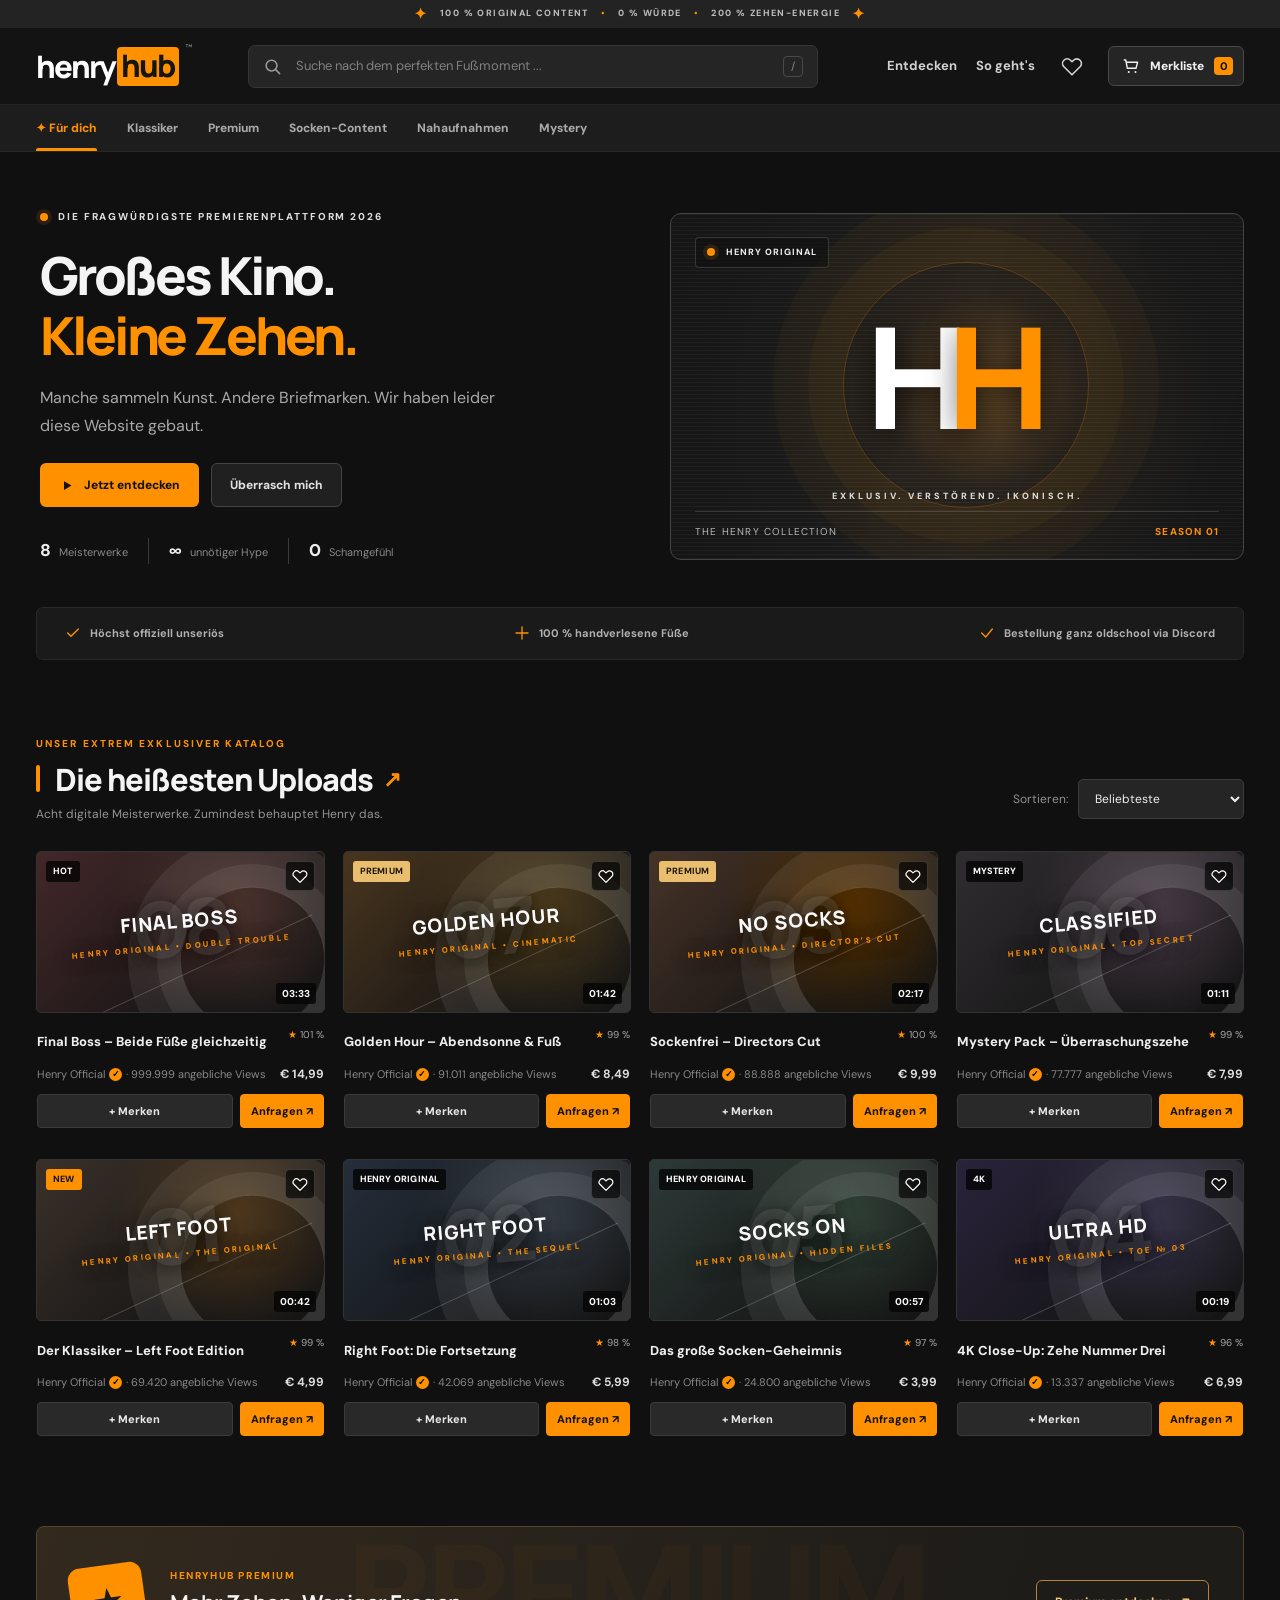
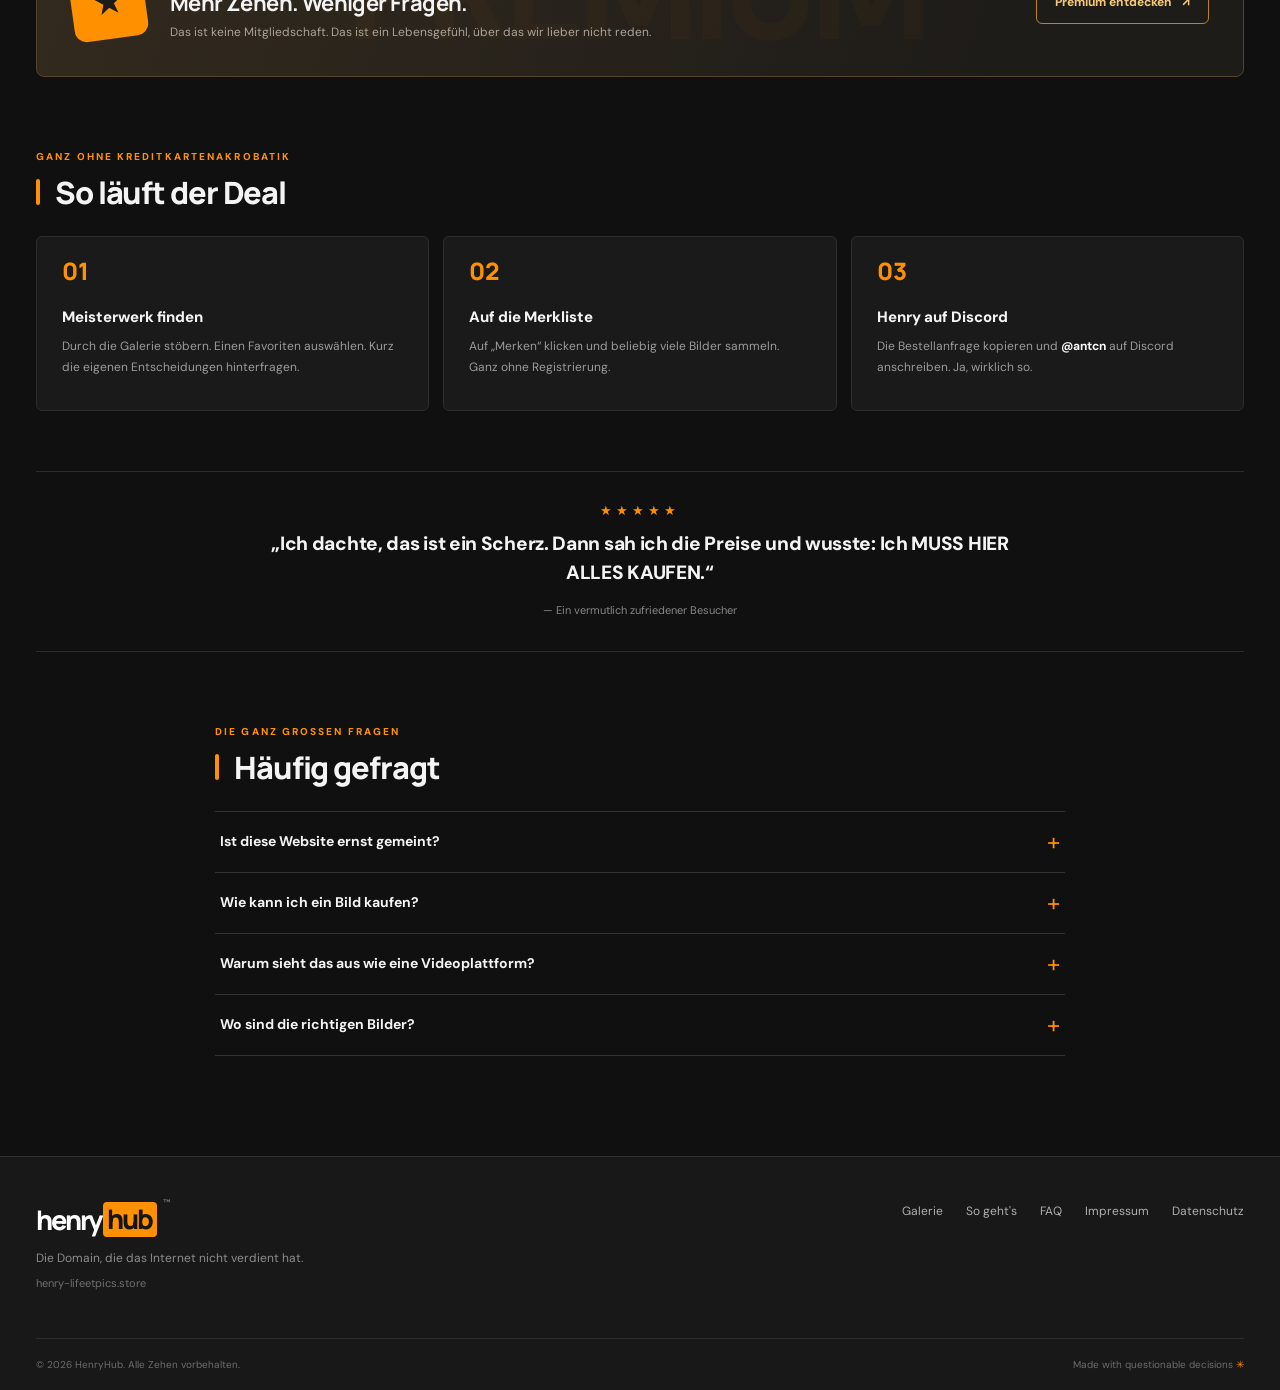
==== commit 9be13cfb: "Update index.html" ====
--- a/index.html
+++ b/index.html
@@ -6,7 +6,7 @@
   <meta name="theme-color" content="#101010" />
   <meta name="description" content="HenryHub – Premium-Fußfotografie mit absolut unverhältnismäßigem Produktionsaufwand. Entdecken, favorisieren und via Discord anfragen." />
   <meta property="og:title" content="HenryHub – großes Kino, kleine Zehen" />
-  <meta property="og:description" content="Die Plattform, die niemand brauchte. Aber hier sind wir." />
+  <meta property="og:description" content="Die Plattform, die jeder brauchte. Hier sind die saftigsten Füße." />
   <title>HenryHub – Großes Kino. Kleine Zehen.</title>
   <link rel="icon" type="image/svg+xml" href="assets/favicon.svg" />
   <link rel="stylesheet" href="styles.css" />
@@ -78,9 +78,9 @@
 
       <section class="how-section" id="how" aria-labelledby="howTitle"><div class="section-kicker">GANZ OHNE KREDITKARTENAKROBATIK</div><h2 id="howTitle"><span class="orange-pipe"></span> So läuft der Deal</h2><div class="steps-grid"><article class="step"><div class="step-number">01</div><h3>Meisterwerk finden</h3><p>Durch die Galerie stöbern. Einen Favoriten auswählen. Kurz die eigenen Entscheidungen hinterfragen.</p></article><article class="step"><div class="step-number">02</div><h3>Auf die Merkliste</h3><p>Auf „Merken“ klicken und beliebig viele Bilder sammeln. Ganz ohne Registrierung.</p></article><article class="step"><div class="step-number">03</div><h3>Henry auf Discord</h3><p>Die Bestellanfrage kopieren und <strong>@antcn</strong> auf Discord anschreiben. Ja, wirklich so.</p></article></div></section>
 
-      <section class="quote-strip" aria-label="Kundenrezension"><div class="quote-stars">★★★★★</div><blockquote>„Ich dachte, das ist ein Scherz. Dann sah ich die Preise und wusste: Das IST ein Scherz.“</blockquote><span>— Ein vermutlich zufriedener Besucher</span></section>
+      <section class="quote-strip" aria-label="Kundenrezension"><div class="quote-stars">★★★★★</div><blockquote>„Ich dachte, das ist ein Scherz. Dann sah ich die Preise und wusste: Ich MUSS HIER ALLES KAUFEN.“</blockquote><span>— Ein vermutlich zufriedener Besucher</span></section>
 
-      <section class="faq-section" id="faq" aria-labelledby="faqTitle"><div class="section-kicker">DIE GANZ GROSSEN FRAGEN</div><h2 id="faqTitle"><span class="orange-pipe"></span> Häufig gefragt</h2><div class="faq-items"><details><summary>Ist diese Website ernst gemeint? <span>+</span></summary><p>Mit ungefähr derselben Ernsthaftigkeit wie ein Oscar für die beste Socke. Bestellanfragen funktionieren aber tatsächlich.</p></details><details><summary>Wie kann ich ein Bild kaufen? <span>+</span></summary><p>Wähle ein oder mehrere Bilder aus, öffne die Merkliste und kopiere die Bestellanfrage. Füge <strong>antcn</strong> als Discord-Freund hinzu und schicke die Nachricht.</p></details><details><summary>Warum sieht das aus wie eine Videoplattform? <span>+</span></summary><p>Weil Henry der Meinung ist, seine Füße hätten Blockbuster-Potenzial. Die Galerie enthält Bilder, keine abspielbaren Videos.</p></details><details><summary>Wo sind die richtigen Bilder? <span>+</span></summary><p>Sobald die Bilddateien <code>fuss1.png</code> bis <code>fuss8.png</code> in <code>assets/images/</code> liegen, erscheinen sie automatisch anstelle der Vorschaubilder.</p></details></div></section>
+      <section class="faq-section" id="faq" aria-labelledby="faqTitle"><div class="section-kicker">DIE GANZ GROSSEN FRAGEN</div><h2 id="faqTitle"><span class="orange-pipe"></span> Häufig gefragt</h2><div class="faq-items"><details><summary>Ist diese Website ernst gemeint? <span>+</span></summary><p>Ja Bitte kauf Henrys Füße</p></details><details><summary>Wie kann ich ein Bild kaufen? <span>+</span></summary><p>Wähle ein oder mehrere Bilder aus, öffne die Merkliste und kopiere die Bestellanfrage. Füge <strong>antcn</strong> als Discord-Freund hinzu und schicke die Nachricht.</p></details><details><summary>Warum sieht das aus wie eine Videoplattform? <span>+</span></summary><p>Weil Henry der Meinung ist, seine Füße hätten Blockbuster-Potenzial. Die Galerie enthält Bilder, keine abspielbaren Videos.</p></details><details><summary>Wo sind die richtigen Bilder? <span>+</span></summary><p>Sobald die Bilddateien <code>fuss1.png</code> bis <code>fuss8.png</code> in <code>assets/images/</code> liegen, erscheinen sie automatisch anstelle der Vorschaubilder.</p></details></div></section>
     </div>
   </main>
 
